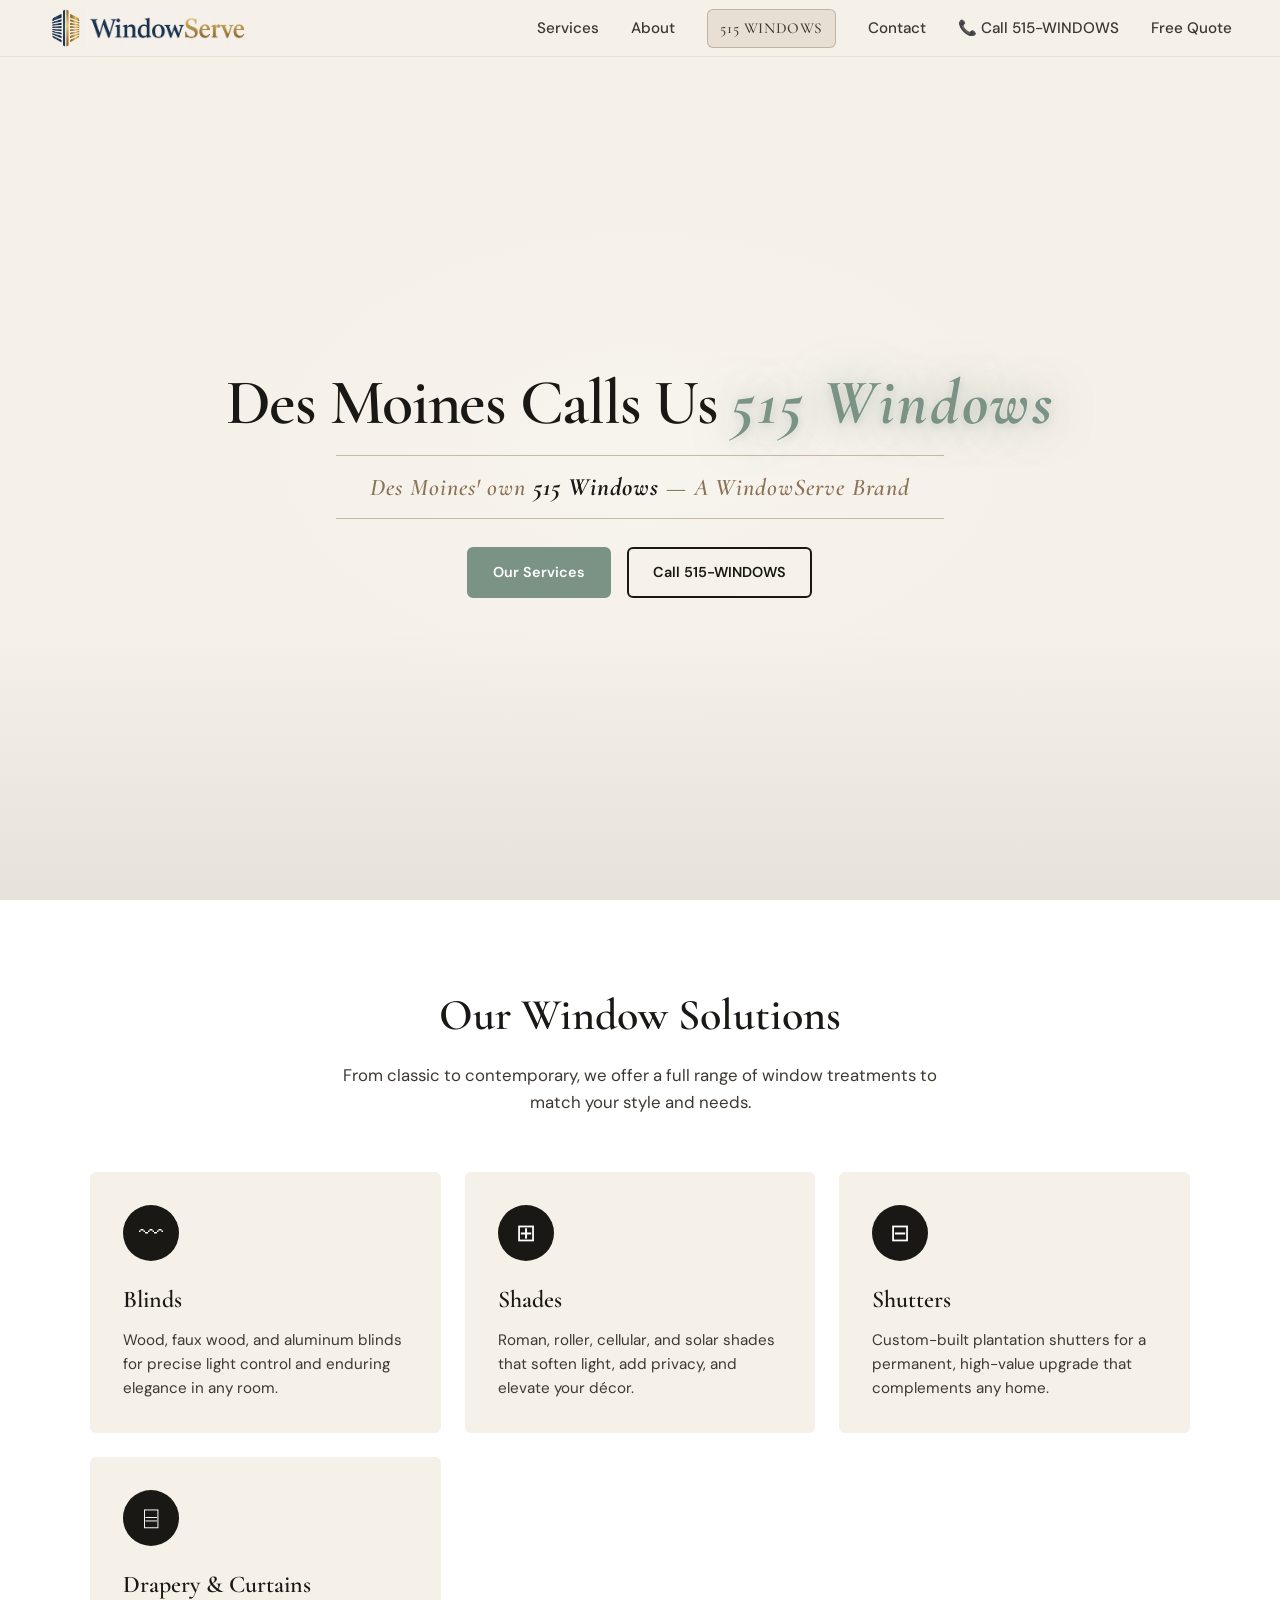
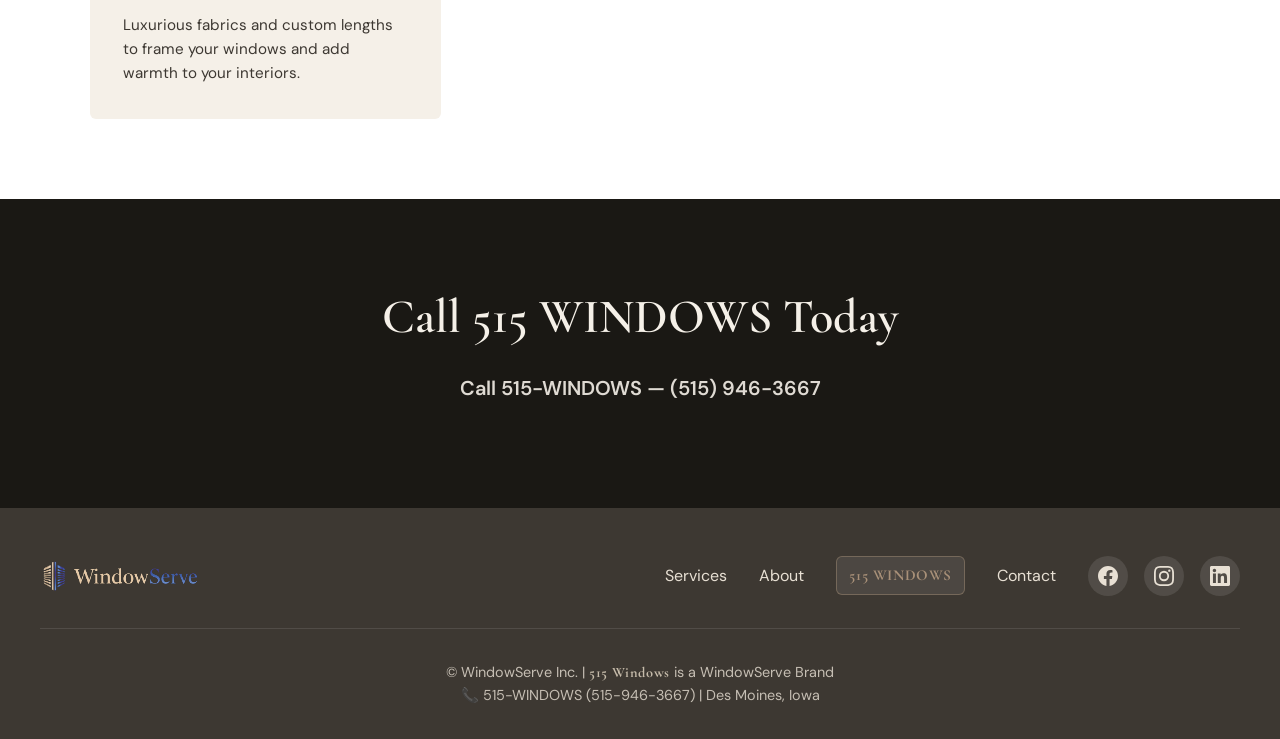
==== 515-windows.html @ 1a31bb12 "Added 515 windows" ====
<!DOCTYPE html>
<html lang="en">
<head>
  <!-- Google tag (gtag.js) -->
  <script async src="https://www.googletagmanager.com/gtag/js?id=G-3D4KL3PF6Y"></script>
  <script>
    window.dataLayer = window.dataLayer || [];
    function gtag(){dataLayer.push(arguments);}
    gtag('js', new Date());

    gtag('config', 'G-3D4KL3PF6Y');
  </script>
  <meta charset="UTF-8">
  <meta name="viewport" content="width=device-width, initial-scale=1.0">
  <title>515 Windows — A WindowServe Brand | Des Moines</title>
  <link rel="icon" type="image/png" href="favicon.png">
  <link rel="preconnect" href="https://fonts.googleapis.com">
  <link rel="preconnect" href="https://fonts.gstatic.com" crossorigin>
  <link href="https://fonts.googleapis.com/css2?family=Cormorant+Garamond:ital,wght@0,400;0,600;1,400&family=DM+Sans:wght@400;500;600&display=swap" rel="stylesheet">
  <style>
    :root {
      --color-ink: #1a1814;
      --color-stone: #3d3832;
      --color-cream: #f5f0e8;
      --color-sand: #e8e0d4;
      --color-accent: #8b7355;
      --color-accent-light: #a89078;
      --color-teal: #7a9385;
      --color-teal-light: #8fa99a;
      --color-white: #ffffff;
      --font-display: 'Cormorant Garamond', Georgia, serif;
      --font-body: 'DM Sans', -apple-system, sans-serif;
      --shadow-soft: 0 4px 24px rgba(26, 24, 20, 0.08);
      --shadow-lift: 0 12px 48px rgba(26, 24, 20, 0.12);
      --radius: 6px;
    }

    *,
    *::before,
    *::after {
      box-sizing: border-box;
      margin: 0;
      padding: 0;
    }

    html {
      scroll-behavior: smooth;
    }

    body {
      font-family: var(--font-body);
      font-size: 16px;
      line-height: 1.6;
      color: var(--color-stone);
      background: var(--color-cream);
      overflow-x: hidden;
    }

    /* Header */
    .header {
      position: fixed;
      top: 0;
      left: 0;
      right: 0;
      z-index: 100;
      background: rgba(245, 240, 232, 0.95);
      backdrop-filter: blur(12px);
      border-bottom: 1px solid rgba(61, 56, 50, 0.08);
      transition: all 0.3s ease;
    }

    .header-inner {
      max-width: 1200px;
      margin: 0 auto;
      padding: .2rem .5rem;
      display: flex;
      align-items: center;
      justify-content: space-between;
    }

    .logo-link {
      display: inline-flex;
    }
    .logo-wrap {
      display: flex;
      align-items: center;
      gap: 0;
    }
    .logo-icon {
      height: 40px;
      width: auto;
      mix-blend-mode: multiply;
    }
    .logo {
      height: 50px;
      width: auto;
      mix-blend-mode: multiply;
    }

    .nav {
      display: flex;
      gap: 2rem;
      align-items: center;
    }

    .nav a {
      color: var(--color-stone);
      text-decoration: none;
      font-weight: 500;
      font-size: 0.95rem;
      transition: color 0.2s ease;
    }

    .nav a:hover {
      color: var(--color-accent);
    }

    .nav-phone {
      font-size: 0.9rem;
      white-space: nowrap;
    }

    .nav-brand-link {
      font-family: var(--font-display);
      font-weight: 600;
      font-size: 0.95rem;
      letter-spacing: 0.08em;
      text-transform: uppercase;
      color: var(--color-accent);
      padding: 0.4rem 0.75rem;
      border-radius: var(--radius);
      background: rgba(139, 115, 85, 0.14);
      border: 1px solid rgba(139, 115, 85, 0.4);
      transition: color 0.2s ease, background 0.2s ease, border-color 0.2s ease;
    }

    .nav-brand-link:hover {
      color: var(--color-ink);
      background: rgba(139, 115, 85, 0.22);
      border-color: var(--color-accent);
    }

    /* "515 Windows" emphasis site-wide */
    .brand-515 {
      font-family: var(--font-display);
      font-weight: 700;
      letter-spacing: 0.04em;
      color: var(--color-accent);
    }

    .hero-sub-brand .brand-515 {
      color: var(--color-ink) !important;
      font-size: 1.05em;
    }

    /* Hero headline only — makes "515 Windows" pop vs. ink title */
    .hero-515 h1 .brand-515 {
      font-style: italic;
      font-weight: 700;
      color: var(--color-teal);
      text-shadow:
        0 0 42px rgba(122, 147, 133, 0.65),
        0 0 2px rgba(255, 255, 255, 0.9),
        0 2px 8px rgba(26, 24, 20, 0.12);
    }

    .footer .nav-brand-link {
      color: var(--color-accent-light);
      background: rgba(255, 255, 255, 0.08);
      border-color: rgba(168, 144, 120, 0.45);
    }

    .footer .nav-brand-link:hover {
      color: var(--color-white);
      background: rgba(255, 255, 255, 0.14);
      border-color: var(--color-accent-light);
    }

    .footer-bottom .brand-515 {
      color: #e8dcc8;
      font-weight: 700;
    }

    .btn {
      display: inline-flex;
      align-items: center;
      padding: 0.75rem 1.5rem;
      font-family: var(--font-body);
      font-weight: 600;
      font-size: 0.9rem;
      text-decoration: none;
      border-radius: var(--radius);
      transition: all 0.25s ease;
      cursor: pointer;
    }

    .btn-primary {
      background: var(--color-ink);
      color: var(--color-white);
      border: 2px solid var(--color-ink);
    }

    .btn-primary:hover {
      background: var(--color-stone);
      border-color: var(--color-stone);
      transform: translateY(-1px);
    }

    .btn-outline {
      background: transparent;
      color: var(--color-ink);
      border: 2px solid var(--color-ink);
    }

    .btn-outline:hover {
      background: var(--color-ink);
      color: var(--color-white);
    }

    /* Hero */
    .hero {
      min-height: 100vh;
      display: flex;
      flex-direction: column;
      justify-content: center;
      padding: 8rem 1.5rem 4rem;
      background: 
        radial-gradient(ellipse 70% 60% at 50% 50%, rgba(248, 245, 240, 0.75) 0%, rgba(245, 240, 232, 0.4) 50%, transparent 100%),
        url('hero.png') center center / cover no-repeat;
      position: relative;
    }

    .hero::before {
      content: '';
      position: absolute;
      top: 0;
      left: 0;
      right: 0;
      bottom: 0;
      background: linear-gradient(to bottom, rgba(245, 240, 232, 0.15) 0%, transparent 30%, transparent 70%, rgba(61, 56, 50, 0.08) 100%);
      pointer-events: none;
    }

    .hero-inner {
      max-width: 900px;
      margin: 0 auto;
      text-align: center;
      position: relative;
    }

    .hero h1 {
      font-family: var(--font-display);
      font-size: clamp(2.5rem, 6vw, 4rem);
      font-weight: 600;
      color: var(--color-ink);
      line-height: 1.15;
      margin-bottom: 1rem;
      letter-spacing: -0.02em;
    }

    .hero h1 em {
      font-style: italic;
      color: var(--color-teal);
    }

    .hero-sub-brand {
      font-family: var(--font-display) !important;
      font-size: clamp(1.2rem, 3vw, 1.5rem) !important;
      font-weight: 600 !important;
      font-style: italic !important;
      color: var(--color-accent) !important;
      letter-spacing: 0.04em !important;
      line-height: 1.35 !important;
      margin: 0 auto 1.75rem !important;
      padding: 0.85rem 1.5rem !important;
      max-width: 38rem !important;
      border-top: 1px solid rgba(139, 115, 85, 0.45);
      border-bottom: 1px solid rgba(139, 115, 85, 0.45);
      text-shadow: 0 1px 0 rgba(255, 255, 255, 0.5);
    }

    .hero p {
      font-size: 1.15rem;
      color: var(--color-stone);
      max-width: 560px;
      margin: 0 auto 2rem;
    }

    .hero-buttons {
      display: flex;
      gap: 1rem;
      justify-content: center;
      flex-wrap: wrap;
    }

    .hero .btn-primary {
      background: var(--color-teal);
      color: var(--color-white);
      border-color: var(--color-teal);
    }

    .hero .btn-primary:hover {
      background: var(--color-teal-light);
      border-color: var(--color-teal-light);
      color: var(--color-white);
    }

    .hero .btn-outline {
      color: var(--color-ink);
      border-color: var(--color-ink);
    }

    .hero .btn-outline:hover {
      background: var(--color-ink);
      color: var(--color-white);
    }

    /* Services */
    .services {
      padding: 5rem 1.5rem;
      background: var(--color-white);
    }

    .section-header {
      text-align: center;
      max-width: 600px;
      margin: 0 auto 3.5rem;
    }

    .section-header h2 {
      font-family: var(--font-display);
      font-size: clamp(2rem, 4vw, 2.75rem);
      font-weight: 600;
      color: var(--color-ink);
      margin-bottom: 0.75rem;
    }

    .section-header p {
      color: var(--color-stone);
      font-size: 1.05rem;
    }

    .services-grid {
      max-width: 1100px;
      margin: 0 auto;
      display: grid;
      grid-template-columns: repeat(auto-fit, minmax(260px, 1fr));
      gap: 1.5rem;
    }

    .service-card {
      background: var(--color-cream);
      padding: 2rem;
      border-radius: var(--radius);
      transition: all 0.3s ease;
      border: 1px solid transparent;
    }

    .service-card:hover {
      transform: translateY(-4px);
      box-shadow: var(--shadow-lift);
      border-color: rgba(139, 115, 85, 0.2);
    }

    .service-icon {
      width: 56px;
      height: 56px;
      background: var(--color-ink);
      color: var(--color-white);
      border-radius: 50%;
      display: flex;
      align-items: center;
      justify-content: center;
      font-size: 1.5rem;
      margin-bottom: 1.25rem;
    }

    .service-card h3 {
      font-family: var(--font-display);
      font-size: 1.5rem;
      font-weight: 600;
      color: var(--color-ink);
      margin-bottom: 0.5rem;
    }

    .service-card p {
      color: var(--color-stone);
      font-size: 0.95rem;
    }

    /* CTA Section */
    .cta {
      padding: 5rem 1.5rem;
      background: var(--color-ink);
      color: var(--color-cream);
      text-align: center;
    }

    .cta h2 {
      font-family: var(--font-display);
      font-size: clamp(2rem, 4vw, 3rem);
      font-weight: 600;
      margin-bottom: 1rem;
    }

    .cta p {
      max-width: 500px;
      margin: 0 auto 2rem;
      opacity: 0.9;
    }

    .cta-phone {
      margin-bottom: 1.5rem !important;
    }

    .cta-phone a {
      color: var(--color-cream);
      text-decoration: none;
      font-weight: 600;
      font-size: 1.25rem;
      transition: opacity 0.2s ease;
    }

    .cta-phone a:hover {
      opacity: 0.9;
      text-decoration: underline;
    }

    /* Footer */
    .footer {
      background: var(--color-stone);
      color: var(--color-sand);
      padding: 3rem 1.5rem 2rem;
    }

    .footer-inner {
      max-width: 1200px;
      margin: 0 auto;
      display: flex;
      flex-wrap: wrap;
      justify-content: space-between;
      gap: 2rem;
      margin-bottom: 2rem;
      padding-bottom: 2rem;
      border-bottom: 1px solid rgba(255,255,255,0.1);
    }

    .footer-logo-wrap {
      display: flex;
      align-items: center;
      gap: 0;
    }
    .footer-logo-icon {
      height: 32px;
      width: auto;
      filter: invert(1);
      mix-blend-mode: lighten;
    }
    .footer-logo {
      height: 40px;
      filter: invert(1);
      mix-blend-mode: lighten;
    }

    .footer nav {
      display: flex;
      gap: 2rem;
      align-items: center;
    }

    .footer-social {
      display: flex;
      gap: 1rem;
      align-items: center;
    }

    .footer-social a {
      display: flex;
      align-items: center;
      justify-content: center;
      width: 40px;
      height: 40px;
      min-width: 40px;
      flex-shrink: 0;
      border-radius: 50%;
      background: rgba(255, 255, 255, 0.1);
      color: var(--color-sand);
      transition: background 0.2s ease, color 0.2s ease;
    }

    .footer-social a:hover {
      background: rgba(255, 255, 255, 0.2);
      color: var(--color-white);
    }

    .footer-social svg {
      width: 20px;
      height: 20px;
    }

    .footer a {
      color: var(--color-sand);
      text-decoration: none;
      transition: color 0.2s ease;
    }

    .footer a:hover {
      color: var(--color-white);
    }

    .footer-bottom {
      max-width: 1200px;
      margin: 0 auto;
      text-align: center;
      font-size: 0.9rem;
      opacity: 0.8;
    }

    .footer-bottom a {
      color: var(--color-sand);
    }

    /* Mobile nav toggle */
    .nav-toggle {
      display: none;
      background: none;
      border: none;
      cursor: pointer;
      padding: 0.5rem;
    }

    @media (max-width: 768px) {
      .nav {
        display: none;
      }

      .nav.open {
        display: flex;
        flex-direction: column;
        position: absolute;
        top: 100%;
        left: 0;
        right: 0;
        background: var(--color-cream);
        padding: 1.5rem;
        gap: 1rem;
      }

      .nav-toggle {
        display: block;
      }

      .hero-buttons {
        flex-direction: column;
      }

      .hero-buttons .btn {
        width: 100%;
        justify-content: center;
      }

      .footer-inner {
        flex-direction: column;
        text-align: center;
        align-items: center;
      }

      .footer nav {
        flex-direction: column;
        justify-content: center;
        align-items: center;
        gap: 1.25rem;
      }

      .footer-social {
        width: 100%;
        justify-content: center;
        flex-wrap: nowrap;
        padding: 0 0.5rem;
      }
    }
  </style>
</head>
<body>
  <header class="header">
    <div class="header-inner">
      <a href="index.html" class="logo-link">
        <span class="logo-wrap">
          <img src="logo_icon.svg" alt="" class="logo-icon" aria-hidden="true">
          <img src="logo.svg" alt="WindowServe" class="logo">
        </span>
      </a>
      <nav class="nav" id="nav">
        <a href="index.html#services">Services</a>
        <a href="index.html#about">About</a>
        <a href="515-windows.html" class="nav-brand-link brand-515">515 Windows</a>
        <a href="index.html#contact">Contact</a>
        <a href="tel:5159463667" class="nav-phone">📞 Call 515-WINDOWS</a>
        <a href="index.html#contact">Free Quote</a>
      </nav>
      <button class="nav-toggle" id="navToggle" aria-label="Toggle menu">
        <svg width="24" height="24" viewBox="0 0 24 24" fill="none" stroke="currentColor" stroke-width="2">
          <line x1="3" y1="6" x2="21" y2="6"></line>
          <line x1="3" y1="12" x2="21" y2="12"></line>
          <line x1="3" y1="18" x2="21" y2="18"></line>
        </svg>
      </button>
    </div>
  </header>

  <main>
    <section class="hero hero-515">
      <div class="hero-inner">
        <h1>Des Moines Calls Us <span class="brand-515">515 Windows</span></h1>
        <p class="hero-sub-brand">Des Moines' own <span class="brand-515">515 Windows</span> — A WindowServe Brand</p>
        <div class="hero-buttons">
          <a href="#services" class="btn btn-primary">Our Services</a>
          <a href="tel:5159463667" class="btn btn-outline">Call 515-WINDOWS</a>
        </div>
      </div>
    </section>

    <section class="services" id="services">
      <div class="section-header">
        <h2>Our Window Solutions</h2>
        <p>From classic to contemporary, we offer a full range of window treatments to match your style and needs.</p>
      </div>
      <div class="services-grid">
        <article class="service-card">
          <div class="service-icon">〰</div>
          <h3>Blinds</h3>
          <p>Wood, faux wood, and aluminum blinds for precise light control and enduring elegance in any room.</p>
        </article>
        <article class="service-card">
          <div class="service-icon">⊞</div>
          <h3>Shades</h3>
          <p>Roman, roller, cellular, and solar shades that soften light, add privacy, and elevate your décor.</p>
        </article>
        <article class="service-card">
          <div class="service-icon">⊟</div>
          <h3>Shutters</h3>
          <p>Custom-built plantation shutters for a permanent, high-value upgrade that complements any home.</p>
        </article>
        <article class="service-card">
          <div class="service-icon">⌸</div>
          <h3>Drapery & Curtains</h3>
          <p>Luxurious fabrics and custom lengths to frame your windows and add warmth to your interiors.</p>
        </article>
      </div>
    </section>

    <section class="cta" id="contact">
      <h2>Call 515 WINDOWS Today</h2>
      <p class="cta-phone"><a href="tel:5159463667">Call 515-WINDOWS — (515) 946-3667</a></p>
    </section>
  </main>

  <footer class="footer">
    <div class="footer-inner">
      <span class="logo-wrap footer-logo-wrap">
        <img src="logo_icon.svg" alt="" class="logo-icon footer-logo-icon" aria-hidden="true">
        <img src="logo.svg" alt="WindowServe" class="footer-logo">
      </span>
      <nav>
        <a href="index.html#services">Services</a>
        <a href="index.html#about">About</a>
        <a href="515-windows.html" class="nav-brand-link brand-515">515 Windows</a>
        <a href="index.html#contact">Contact</a>
        <div class="footer-social">
          <a href="https://www.facebook.com/windowserve/" target="_blank" rel="noopener noreferrer" aria-label="Facebook">
            <svg viewBox="0 0 24 24" fill="currentColor" aria-hidden="true"><path d="M24 12.073c0-6.627-5.373-12-12-12s-12 5.373-12 12c0 5.99 4.388 10.954 10.125 11.854v-8.385H7.078v-3.47h3.047V9.43c0-3.007 1.792-4.669 4.533-4.669 1.312 0 2.686.235 2.686.235v2.953H15.83c-1.491 0-1.956.925-1.956 1.874v2.25h3.328l-.532 3.47h-2.796v8.385C19.612 23.027 24 18.062 24 12.073z"/></svg>
          </a>
          <a href="https://www.instagram.com/windowserve/" target="_blank" rel="noopener noreferrer" aria-label="Instagram">
            <svg viewBox="0 0 24 24" fill="currentColor" aria-hidden="true"><path d="M12 2.163c3.204 0 3.584.012 4.85.07 3.252.148 4.771 1.691 4.919 4.919.058 1.265.069 1.645.069 4.849 0 3.205-.012 3.584-.069 4.849-.149 3.225-1.664 4.771-4.919 4.919-1.266.058-1.644.07-4.85.07-3.204 0-3.584-.012-4.849-.07-3.26-.149-4.771-1.699-4.919-4.92-.058-1.265-.07-1.644-.07-4.849 0-3.204.013-3.583.07-4.849.149-3.227 1.664-4.771 4.919-4.919 1.266-.057 1.645-.069 4.849-.069zM12 0C8.741 0 8.333.014 7.053.072 2.695.272.273 2.69.073 7.052.014 8.333 0 8.741 0 12c0 3.259.014 3.668.072 4.948.2 4.358 2.618 6.78 6.98 6.98C8.333 23.986 8.741 24 12 24c3.259 0 3.668-.014 4.948-.072 4.354-.2 6.782-2.618 6.979-6.98.059-1.28.073-1.689.073-4.948 0-3.259-.014-3.667-.072-4.947-.196-4.354-2.617-6.78-6.979-6.98C15.668.014 15.259 0 12 0zm0 5.838a6.162 6.162 0 100 12.324 6.162 6.162 0 000-12.324zM12 16a4 4 0 110-8 4 4 0 010 8zm6.406-11.845a1.44 1.44 0 100 2.881 1.44 1.44 0 000-2.881z"/></svg>
          </a>
          <a href="https://www.linkedin.com/company/windowserve" target="_blank" rel="noopener noreferrer" aria-label="LinkedIn">
            <svg viewBox="0 0 24 24" fill="currentColor" aria-hidden="true"><path d="M20.447 20.452h-3.554v-5.569c0-1.328-.027-3.037-1.852-3.037-1.853 0-2.136 1.445-2.136 2.939v5.667H9.351V9h3.414v1.561h.046c.477-.9 1.637-1.85 3.37-1.85 3.601 0 4.267 2.37 4.267 5.455v6.286zM5.337 7.433c-1.144 0-2.063-.926-2.063-2.065 0-1.138.92-2.063 2.063-2.063 1.14 0 2.064.925 2.064 2.063 0 1.139-.925 2.065-2.064 2.065zm1.782 13.019H3.555V9h3.564v11.452zM22.225 0H1.771C.792 0 0 .774 0 1.729v20.542C0 23.227.792 24 1.771 24h20.451C23.2 24 24 23.227 24 22.271V1.729C24 .774 23.2 0 22.222 0h.003z"/></svg>
          </a>
        </div>
      </nav>
    </div>
    <p class="footer-bottom">© WindowServe Inc. | <span class="brand-515">515 Windows</span> is a WindowServe Brand<br>📞 <a href="tel:5159463667">515-WINDOWS (515-946-3667)</a> | Des Moines, Iowa</p>
  </footer>

  <script>
    document.getElementById('navToggle').addEventListener('click', function() {
      document.getElementById('nav').classList.toggle('open');
    });
  </script>
</body>
</html>
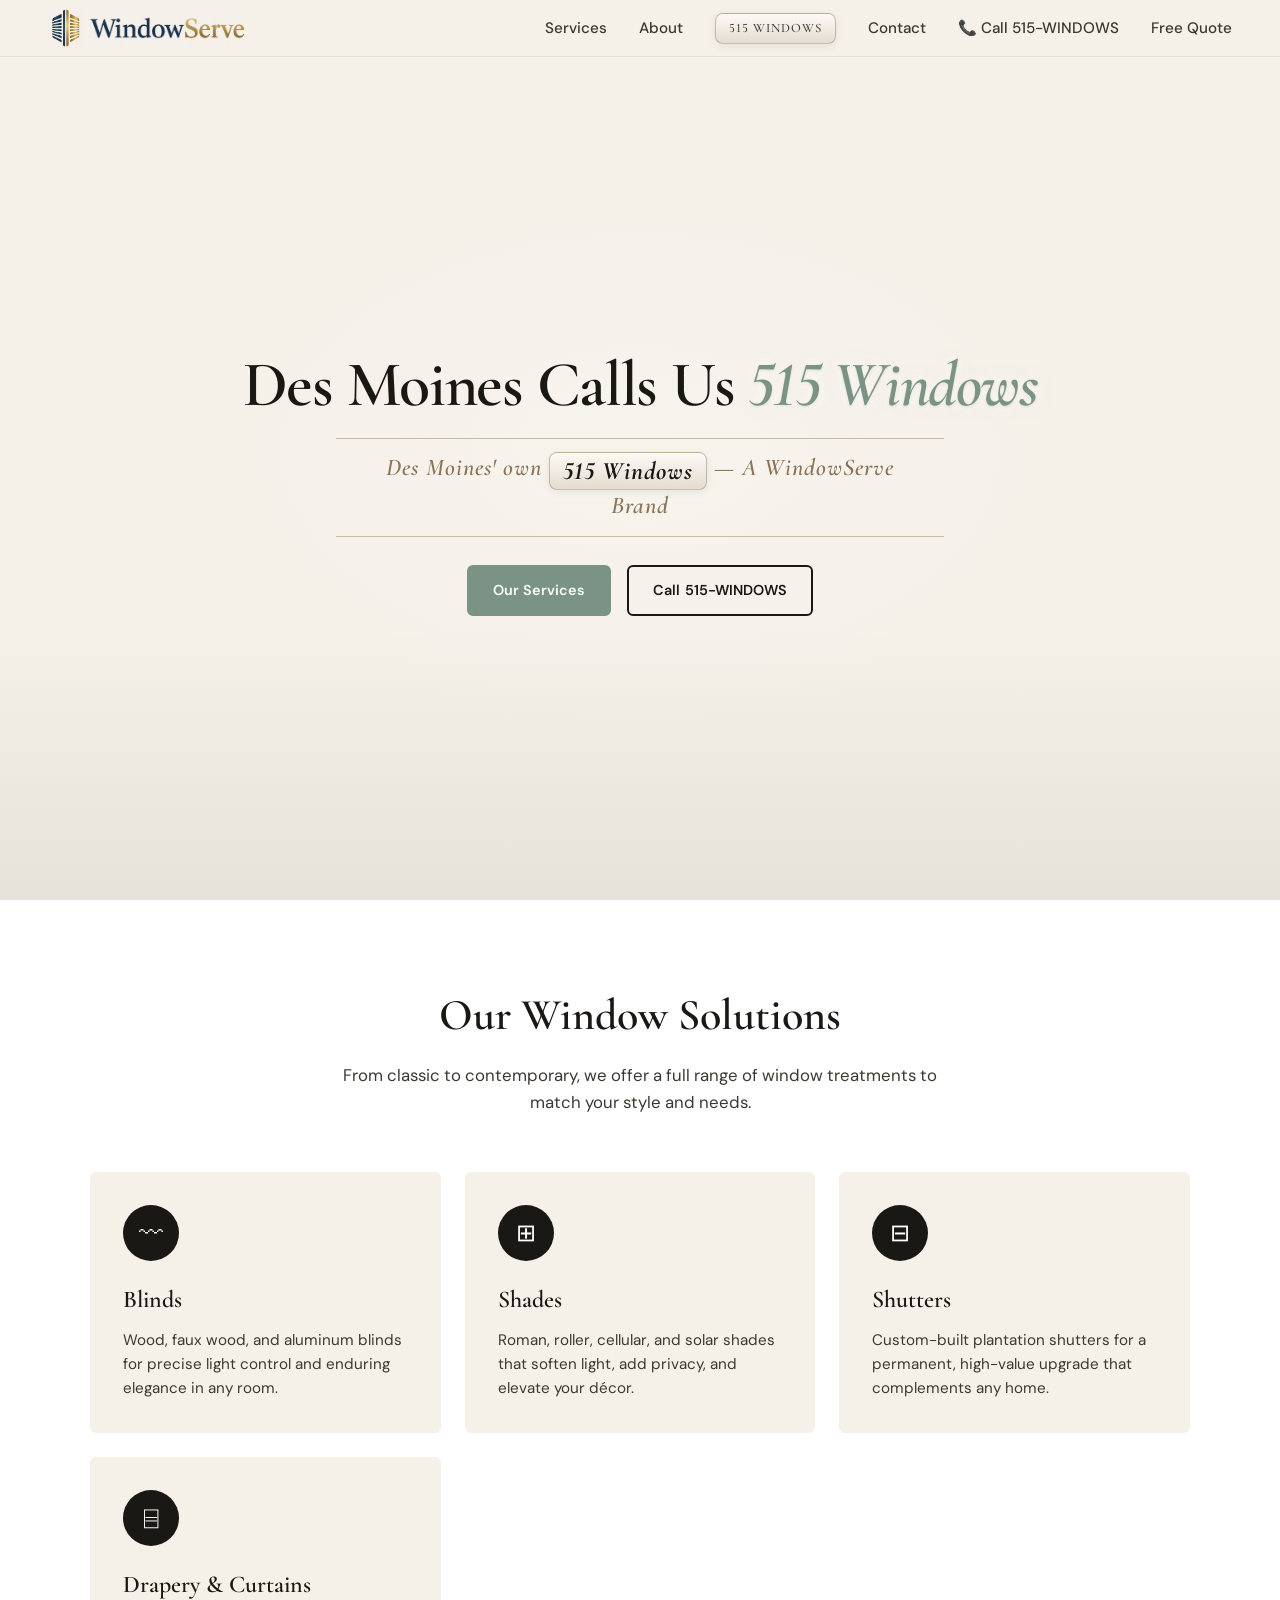
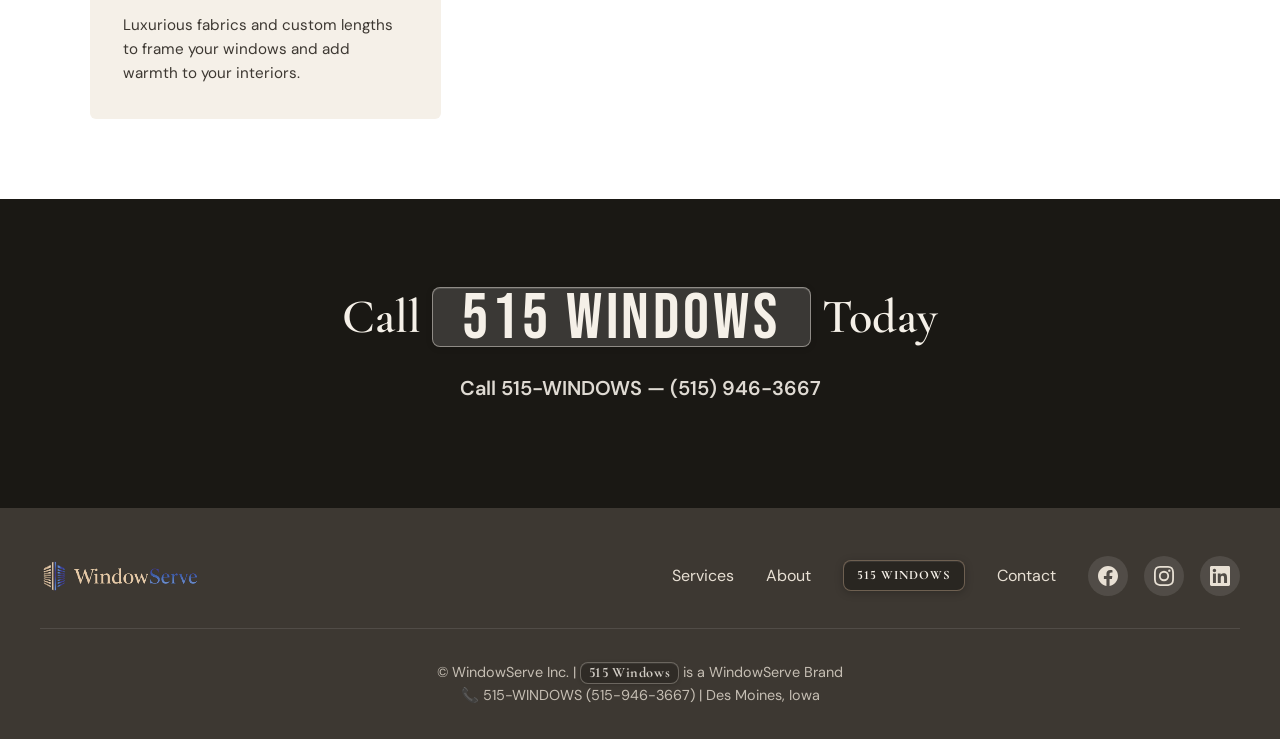
==== commit 33a413b7: "updated styles 515 WINDOWS" ====
--- a/515-windows.html
+++ b/515-windows.html
@@ -16,7 +16,7 @@
   <link rel="icon" type="image/png" href="favicon.png">
   <link rel="preconnect" href="https://fonts.googleapis.com">
   <link rel="preconnect" href="https://fonts.gstatic.com" crossorigin>
-  <link href="https://fonts.googleapis.com/css2?family=Cormorant+Garamond:ital,wght@0,400;0,600;1,400&family=DM+Sans:wght@400;500;600&display=swap" rel="stylesheet">
+  <link href="https://fonts.googleapis.com/css2?family=Bebas+Neue&family=Cormorant+Garamond:ital,wght@0,400;0,600;1,400&family=DM+Sans:wght@400;500;600&display=swap" rel="stylesheet">
   <style>
     :root {
       --color-ink: #1a1814;
@@ -30,6 +30,7 @@
       --color-white: #ffffff;
       --font-display: 'Cormorant Garamond', Georgia, serif;
       --font-body: 'DM Sans', -apple-system, sans-serif;
+      --font-wordmark: 'Bebas Neue', 'Arial Narrow', 'Helvetica Condensed', sans-serif;
       --shadow-soft: 0 4px 24px rgba(26, 24, 20, 0.08);
       --shadow-lift: 0 12px 48px rgba(26, 24, 20, 0.12);
       --radius: 6px;
@@ -121,31 +122,70 @@
     }
 
     .nav-brand-link {
-      font-family: var(--font-display);
-      font-weight: 600;
-      font-size: 0.95rem;
+      text-decoration: none;
+      transition: color 0.2s ease, background 0.2s ease, border-color 0.2s ease, transform 0.2s ease, box-shadow 0.2s ease;
+    }
+
+    .nav-brand-link.brand-515 {
+      padding: 0.42rem 0.8rem;
+      font-size: 0.8rem;
       letter-spacing: 0.08em;
       text-transform: uppercase;
-      color: var(--color-accent);
-      padding: 0.4rem 0.75rem;
-      border-radius: var(--radius);
-      background: rgba(139, 115, 85, 0.14);
-      border: 1px solid rgba(139, 115, 85, 0.4);
-      transition: color 0.2s ease, background 0.2s ease, border-color 0.2s ease;
-    }
-
-    .nav-brand-link:hover {
-      color: var(--color-ink);
-      background: rgba(139, 115, 85, 0.22);
-      border-color: var(--color-accent);
-    }
-
-    /* "515 Windows" emphasis site-wide */
+      vertical-align: middle;
+    }
+
+    .nav-brand-link.brand-515:hover {
+      transform: translateY(-1px);
+    }
+
+    /* "515 Windows" — logo-style wordmark */
     .brand-515 {
+      display: inline-flex;
+      align-items: center;
+      flex-wrap: nowrap;
       font-family: var(--font-display);
       font-weight: 700;
       letter-spacing: 0.04em;
-      color: var(--color-accent);
+      color: var(--color-ink);
+      /* Lining figures so 515 matches cap-height of "Windows" (not old-style/low numerals) */
+      font-variant-numeric: lining-nums;
+      font-feature-settings: "lnum" 1, "kern" 1;
+      background: linear-gradient(180deg, #fcf9f5 0%, #e4dcd0 100%);
+      padding: 0.1em 0.52em;
+      border-radius: 8px;
+      border: 1px solid rgba(139, 115, 85, 0.45);
+      box-shadow: inset 0 1px 0 rgba(255, 255, 255, 0.8), 0 2px 8px rgba(26, 24, 20, 0.08);
+      line-height: 1.2;
+      vertical-align: middle;
+    }
+
+    /* All-caps 515 WINDOWS — condensed display wordmark */
+    .brand-515-wordmark {
+      font-family: var(--font-wordmark);
+      font-weight: 400;
+      letter-spacing: 0.06em;
+      font-size: 1.35em;
+      line-height: 1;
+      /* Even vertical padding so digits aren’t pushed down in the pill */
+      padding: 0.1em 0.48em;
+      text-transform: uppercase;
+    }
+
+    /* 515-WINDOWS — same typography as surrounding text */
+    .brand-515-mnemonic {
+      font-family: inherit;
+      font-weight: inherit;
+      font-size: inherit;
+      letter-spacing: normal;
+      line-height: inherit;
+      color: inherit;
+      display: inline;
+      vertical-align: baseline;
+    }
+
+    /* inline-flex .btn can swallow space before span; use margin for a clear gap */
+    .btn .brand-515-mnemonic {
+      margin-left: 0.35em;
     }
 
     .hero-sub-brand .brand-515 {
@@ -153,32 +193,58 @@
       font-size: 1.05em;
     }
 
-    /* Hero headline only — makes "515 Windows" pop vs. ink title */
+    /* Hero headline — teal wordmark, no heavy box (readable on photo via soft halo) */
     .hero-515 h1 .brand-515 {
+      display: inline;
       font-style: italic;
-      font-weight: 700;
+      font-weight: 600;
       color: var(--color-teal);
+      background: transparent;
+      border: none;
+      padding: 0;
+      margin: 0;
+      box-shadow: none;
+      align-self: baseline;
+      vertical-align: baseline;
+      line-height: inherit;
+      letter-spacing: inherit;
       text-shadow:
-        0 0 42px rgba(122, 147, 133, 0.65),
-        0 0 2px rgba(255, 255, 255, 0.9),
-        0 2px 8px rgba(26, 24, 20, 0.12);
-    }
-
-    .footer .nav-brand-link {
-      color: var(--color-accent-light);
-      background: rgba(255, 255, 255, 0.08);
-      border-color: rgba(168, 144, 120, 0.45);
-    }
-
-    .footer .nav-brand-link:hover {
-      color: var(--color-white);
+        0 0 28px rgba(245, 240, 232, 0.95),
+        0 0 10px rgba(255, 255, 255, 0.9),
+        0 1px 3px rgba(26, 24, 20, 0.15);
+    }
+
+    .footer .nav-brand-link.brand-515 {
+      color: var(--color-cream);
+      background: rgba(0, 0, 0, 0.32);
+      border-color: rgba(168, 144, 120, 0.55);
+      box-shadow: inset 0 1px 0 rgba(255, 255, 255, 0.07), 0 2px 8px rgba(0, 0, 0, 0.22);
+    }
+
+    .footer .nav-brand-link.brand-515:hover {
+      color: var(--color-white);
+      background: rgba(0, 0, 0, 0.42);
+      border-color: var(--color-accent-light);
+    }
+
+    .cta .brand-515 {
+      color: var(--color-cream);
       background: rgba(255, 255, 255, 0.14);
-      border-color: var(--color-accent-light);
+      border-color: rgba(245, 240, 232, 0.45);
+      box-shadow: inset 0 1px 0 rgba(255, 255, 255, 0.12), 0 1px 6px rgba(0, 0, 0, 0.15);
+    }
+
+    /* Bebas Neue has a tall line-box — less padding below caps inside the pill */
+    .cta h2 .brand-515-wordmark {
+      line-height: 0.82;
+      padding: 0.06em 0.45em 0.015em;
     }
 
     .footer-bottom .brand-515 {
-      color: #e8dcc8;
-      font-weight: 700;
+      color: var(--color-cream);
+      background: rgba(0, 0, 0, 0.28);
+      border-color: rgba(232, 224, 212, 0.4);
+      box-shadow: inset 0 1px 0 rgba(255, 255, 255, 0.08), 0 1px 4px rgba(0, 0, 0, 0.2);
     }
 
     .btn {
@@ -256,6 +322,17 @@
       line-height: 1.15;
       margin-bottom: 1rem;
       letter-spacing: -0.02em;
+    }
+
+    /* One baseline for headline + wordmark (avoids inline-flex vertical misalignment) */
+    .hero-515 h1 {
+      display: flex;
+      flex-wrap: wrap;
+      justify-content: center;
+      align-items: baseline;
+      column-gap: 0.22em;
+      row-gap: 0.12em;
+      text-align: center;
     }
 
     .hero h1 em {
@@ -401,6 +478,13 @@
       font-size: clamp(2rem, 4vw, 3rem);
       font-weight: 600;
       margin-bottom: 1rem;
+      display: flex;
+      flex-wrap: wrap;
+      justify-content: center;
+      align-items: center;
+      column-gap: 0.22em;
+      row-gap: 0.2em;
+      text-align: center;
     }
 
     .cta p {
@@ -595,7 +679,7 @@
         <a href="index.html#about">About</a>
         <a href="515-windows.html" class="nav-brand-link brand-515">515 Windows</a>
         <a href="index.html#contact">Contact</a>
-        <a href="tel:5159463667" class="nav-phone">📞 Call 515-WINDOWS</a>
+        <a href="tel:5159463667" class="nav-phone">📞 Call <span class="brand-515-mnemonic">515-WINDOWS</span></a>
         <a href="index.html#contact">Free Quote</a>
       </nav>
       <button class="nav-toggle" id="navToggle" aria-label="Toggle menu">
@@ -615,7 +699,7 @@
         <p class="hero-sub-brand">Des Moines' own <span class="brand-515">515 Windows</span> — A WindowServe Brand</p>
         <div class="hero-buttons">
           <a href="#services" class="btn btn-primary">Our Services</a>
-          <a href="tel:5159463667" class="btn btn-outline">Call 515-WINDOWS</a>
+          <a href="tel:5159463667" class="btn btn-outline">Call<span class="brand-515-mnemonic">515-WINDOWS</span></a>
         </div>
       </div>
     </section>
@@ -650,8 +734,8 @@
     </section>
 
     <section class="cta" id="contact">
-      <h2>Call 515 WINDOWS Today</h2>
-      <p class="cta-phone"><a href="tel:5159463667">Call 515-WINDOWS — (515) 946-3667</a></p>
+      <h2>Call <span class="brand-515 brand-515-wordmark">515 WINDOWS</span> Today</h2>
+      <p class="cta-phone"><a href="tel:5159463667">Call <span class="brand-515-mnemonic">515-WINDOWS</span> — (515) 946-3667</a></p>
     </section>
   </main>
 
@@ -679,7 +763,7 @@
         </div>
       </nav>
     </div>
-    <p class="footer-bottom">© WindowServe Inc. | <span class="brand-515">515 Windows</span> is a WindowServe Brand<br>📞 <a href="tel:5159463667">515-WINDOWS (515-946-3667)</a> | Des Moines, Iowa</p>
+    <p class="footer-bottom">© WindowServe Inc. | <span class="brand-515">515 Windows</span> is a WindowServe Brand<br>📞 <a href="tel:5159463667"><span class="brand-515-mnemonic">515-WINDOWS</span> (515-946-3667)</a> | Des Moines, Iowa</p>
   </footer>
 
   <script>
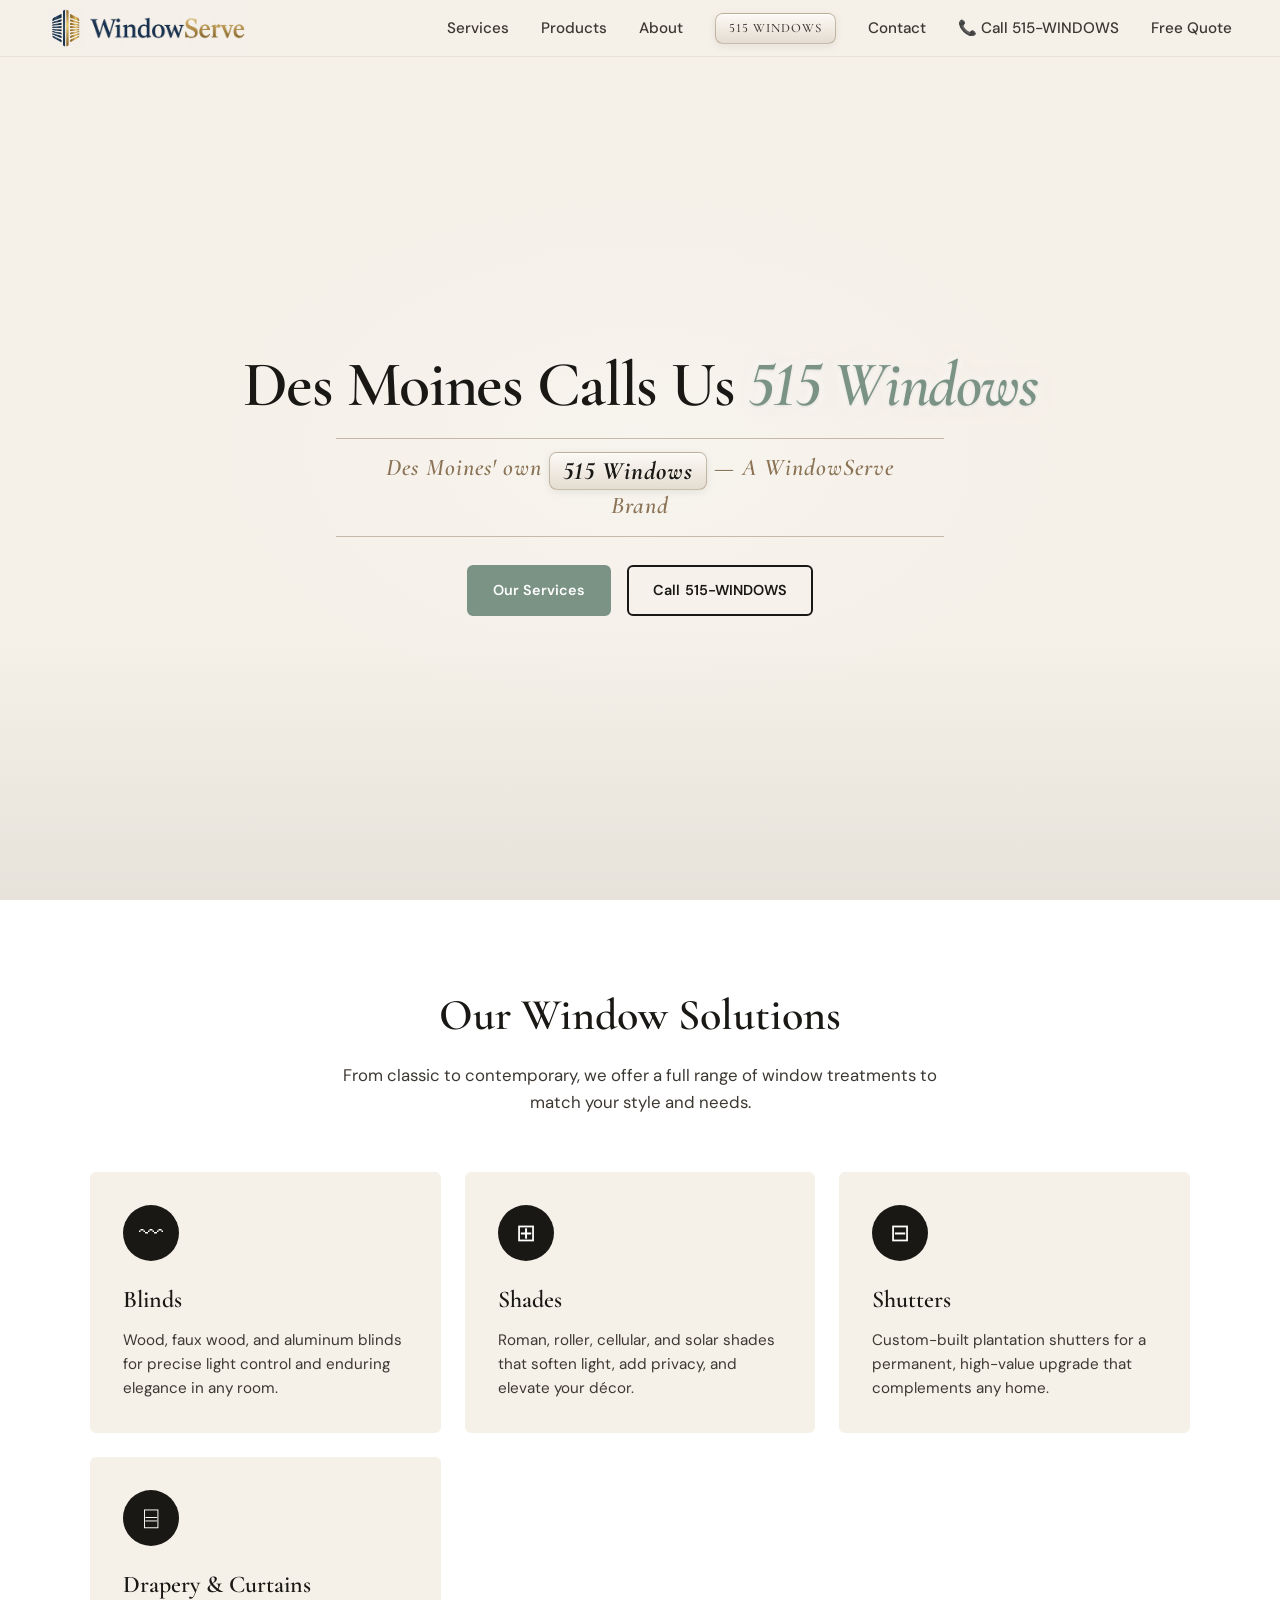
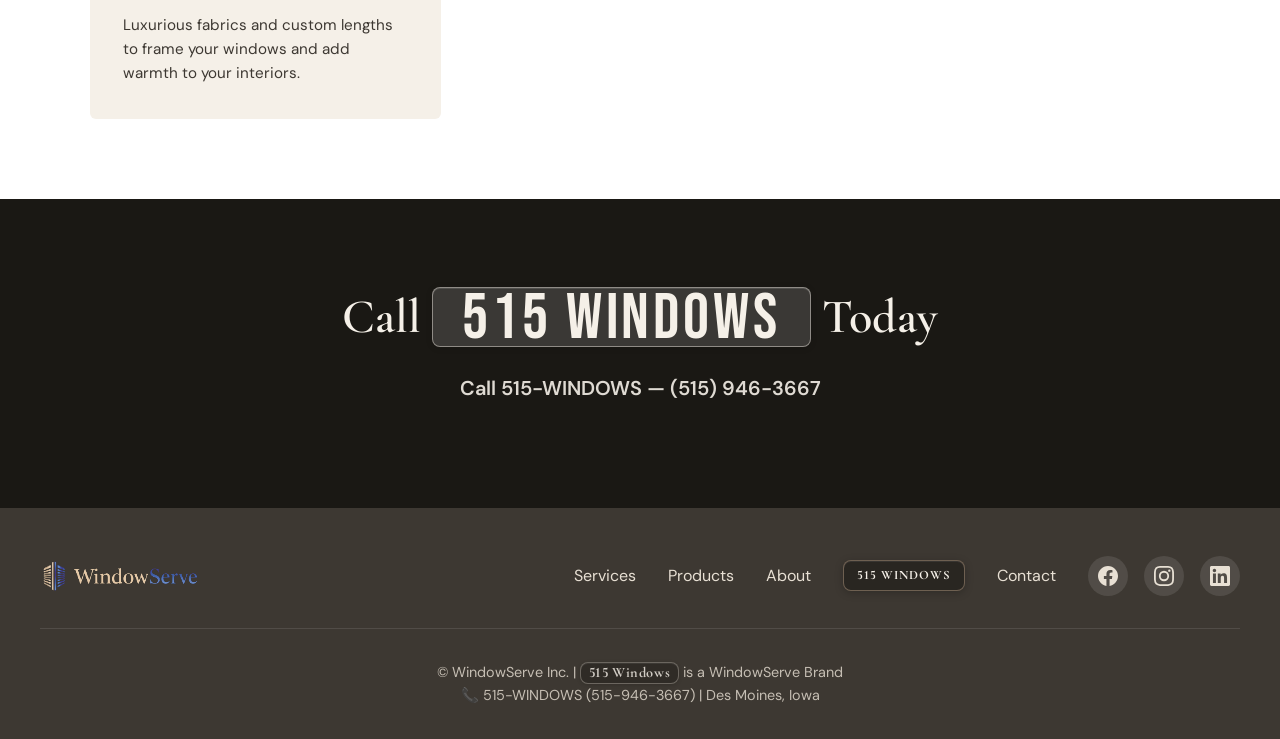
==== commit 935a0697: "product page" ====
--- a/515-windows.html
+++ b/515-windows.html
@@ -12,6 +12,7 @@
   </script>
   <meta charset="UTF-8">
   <meta name="viewport" content="width=device-width, initial-scale=1.0">
+  <meta name="description" content="Custom blinds, shades &amp; drapery for Des Moines homes. Free in-home consultation and professional installation. Call or text 515-WINDOWS today.">
   <title>515 Windows — A WindowServe Brand | Des Moines</title>
   <link rel="icon" type="image/png" href="favicon.png">
   <link rel="preconnect" href="https://fonts.googleapis.com">
@@ -676,6 +677,7 @@
       </a>
       <nav class="nav" id="nav">
         <a href="index.html#services">Services</a>
+        <a href="products.html">Products</a>
         <a href="index.html#about">About</a>
         <a href="515-windows.html" class="nav-brand-link brand-515">515 Windows</a>
         <a href="index.html#contact">Contact</a>
@@ -747,6 +749,7 @@
       </span>
       <nav>
         <a href="index.html#services">Services</a>
+        <a href="products.html">Products</a>
         <a href="index.html#about">About</a>
         <a href="515-windows.html" class="nav-brand-link brand-515">515 Windows</a>
         <a href="index.html#contact">Contact</a>
